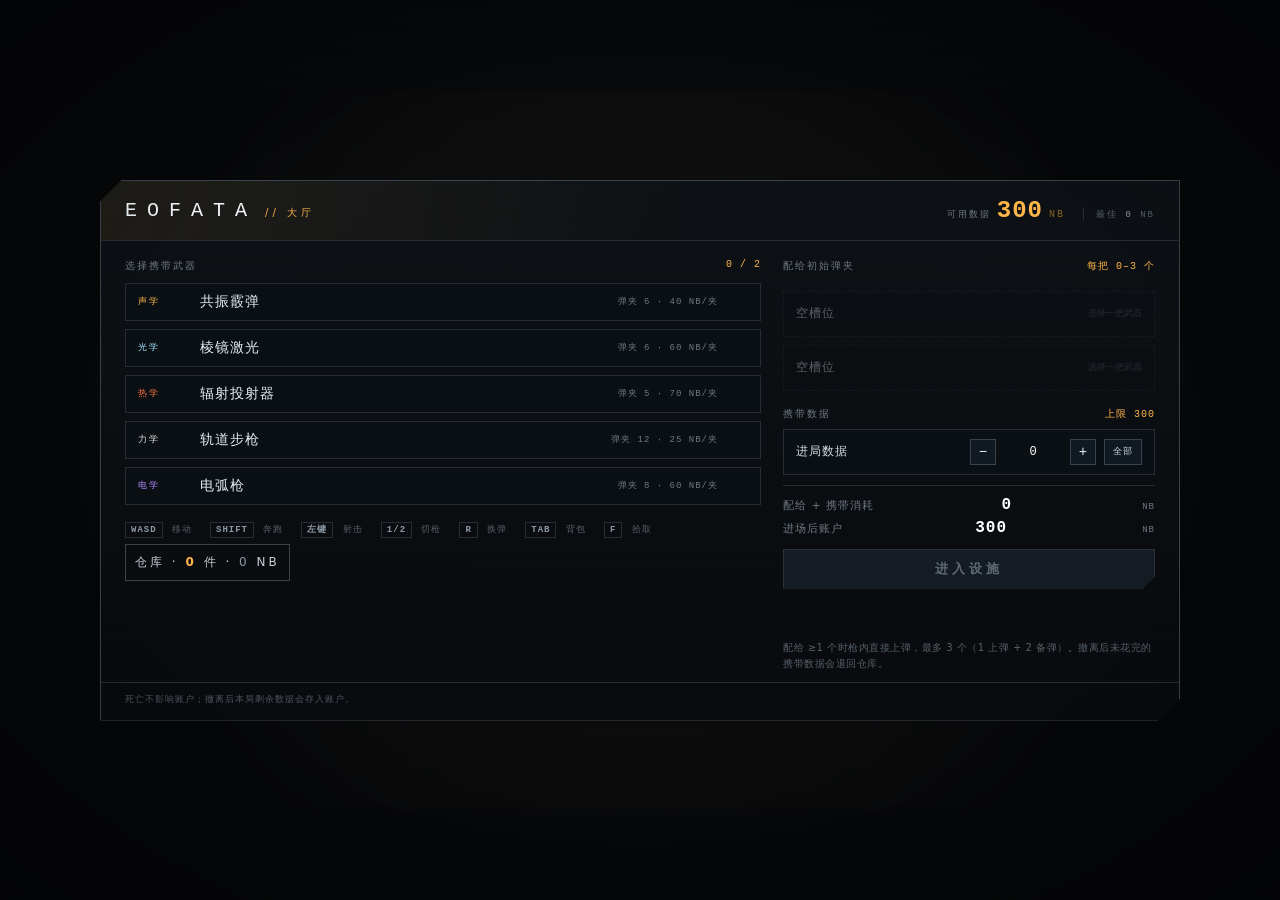
==== dev_html/index.html @ 0e4ea003 "update" ====
<!DOCTYPE html>
<html lang="zh-CN">
<head>
<meta charset="utf-8" />
<meta name="viewport" content="width=device-width, initial-scale=1" />
<title>EOFATA — End of Future : ATA</title>
<link rel="icon" href="data:," />
<link rel="stylesheet" href="css/style.css" />
</head>
<body>
<div id="app">
  <div id="stage">
  <canvas id="game" width="1280" height="720"></canvas>

  <!-- ================= HUD ================= -->
  <div id="hud" class="hidden">
    <div class="hud-corner tl">
      <div class="vitals">
        <div class="vbar shield">
          <div class="fill" id="shieldFill"></div>
          <div class="ticks"></div>
          <span class="vlabel">SHD</span>
          <span class="vnum" id="shieldNum">60</span>
        </div>
        <div class="vbar hp">
          <div class="fill" id="hpFill"></div>
          <span class="vlabel">VIT</span>
          <span class="vnum" id="hpNum">100</span>
        </div>
      </div>
      <div class="hud-tip">TAB 背包 · F 拾取 · R 换弹</div>
    </div>

    <div class="hud-corner tr">
      <div class="data-box">
        <span class="data-num" id="dataNum">100</span>
        <span class="data-unit">NB</span>
      </div>
      <canvas id="minimap" width="192" height="144"></canvas>
    </div>

    <div class="hud-corner br">
      <div class="weapon-panel">
        <img id="wIcon" class="w-icon" alt="">
        <div class="w-tag" id="wTag">力学</div>
        <div class="w-name" id="wName">轨道步枪</div>
        <div class="w-ammo"><span id="wMag">12</span><i>/</i><span id="wRes">1</span></div>
        <div class="w-sub">
          <span id="wResLabel">备弹 1 夹</span>
          <span id="wReloadHint">R 换弹</span>
        </div>
        <div class="reload-bar"><i id="reloadFill"></i></div>
      </div>
    </div>

    <div class="hud-corner bl">
      <div class="slots" id="slots"></div>
    </div>

    <div class="hud-bottom-center">
      <div class="extract-banner hidden" id="extractBanner">
        <div class="ex-label">// 撤离同步中</div>
        <div class="ex-bar"><i id="exFill"></i></div>
        <div class="ex-pct" id="exPct">0%</div>
      </div>
      <div class="prompt hidden" id="prompt"></div>
    </div>

    <div class="toast-wrap" id="toastWrap"></div>
    <div class="intro" id="intro">
      <div>WASD 移动 · 鼠标瞄准 · 左键射击</div>
      <div>按住 <b>SHIFT</b> 奔跑（消耗耐力）</div>
      <div>搜刮发光容器，<b>TAB</b> 打开背包分解成 <b>数据</b></div>
      <div>找到撤离台，站入范围坚持 6 秒</div>
    </div>
  </div>
  </div>

  <!-- ================= 背包 ================= -->
  <div id="inventory" class="overlay hidden">
    <div class="inv-panel">
      <div class="inv-head">
        <span class="inv-title">背包 / INVENTORY</span>
        <span class="inv-cap"><em id="invCount">0</em> / 24</span>
        <button class="x-btn" id="invClose">ESC</button>
      </div>
      <div class="inv-body">
        <div class="inv-grid" id="invGrid">
          <div class="inv-items" id="invItems"></div>
          <div class="inv-drop" id="invDrop"></div>
        </div>
        <div class="inv-side">
          <div class="inv-detail" id="invDetail">
            <div class="dt-empty">选择物品查看详情<br /><span>右键分解为数据</span></div>
          </div>
          <div class="side-sec">
            <div class="sec-title">弹药制造 <em>备弹上限 2 夹</em></div>
            <div class="craft-list" id="craftList"></div>
          </div>
          <div class="side-sec">
            <button class="action-btn" id="healBtn">
              <span>治疗 · 回复全部生命</span><em>50 NB · 3.0s</em>
            </button>
          </div>
          <div class="action-progress hidden" id="actionProg">
            <div class="ap-label" id="apLabel">分解中</div>
            <div class="ap-bar"><i id="apFill"></i></div>
          </div>
        </div>
      </div>
    </div>
  </div>

  <!-- ================= 大厅 / 配装 ================= -->
  <div id="lobby" class="screen">
    <div class="lobby-panel">
      <div class="lobby-head">
        <div class="lobby-brand">EOFATA<span>// 大厅</span></div>
        <div class="lobby-bank">
          <span>可用数据</span><b id="lobbyBank">300</b><em>NB</em>
          <span class="lobby-best">最佳 <i id="lobbyBest">0</i> NB</span>
        </div>
      </div>

      <div class="lobby-body">
        <div class="lobby-left">
          <div class="lobby-sub">选择携带武器<em id="lobbyPick">0 / 2</em></div>
          <div class="lobby-weapons" id="lobbyWeapons"></div>
          <div class="lobby-keys">
            <span><b>WASD</b> 移动</span>
            <span><b>SHIFT</b> 奔跑</span>
            <span><b>左键</b> 射击</span>
            <span><b>1/2</b> 切枪</span>
            <span><b>R</b> 换弹</span>
            <span><b>TAB</b> 背包</span>
            <span><b>F</b> 拾取</span>
          </div>
          <button class="ghost-btn stash-open" id="lobbyStash">
            仓库 · <b id="lobbyStashCount">0</b> 件 · <i id="lobbyStashValue">0</i> NB
          </button>
        </div>

        <div class="lobby-right">
          <div class="lobby-sub">配给初始弹夹<em>每把 0–3 个</em></div>
          <div class="lobby-load" id="lobbyLoad"></div>
          <div class="lobby-sub lobby-sub-gap">携带数据<em id="lobbyCarryMax">上限 0</em></div>
          <div class="load-row carry-row">
            <span class="lr-name">进局数据</span>
            <button class="lr-btn" id="carryMinus">−</button>
            <span class="lr-num wide" id="lobbyCarry">0</span>
            <button class="lr-btn" id="carryPlus">+</button>
            <button class="lr-all" id="carryAll">全部</button>
          </div>
          <div class="lobby-calc">
            <div class="row"><span>配给 + 携带消耗</span><b id="lobbyCost">0</b><em>NB</em></div>
            <div class="row"><span>进场后账户</span><b id="lobbyRemain">300</b><em>NB</em></div>
          </div>
          <button id="lobbyStart" class="big-btn small dis">进入设施</button>
          <div class="lobby-warn" id="lobbyWarn"></div>
          <div class="lobby-msg" id="lobbyMsg"></div>
          <div class="lobby-tip">配给 ≥1 个时枪内直接上弹，最多 3 个（1 上弹 + 2 备弹）。撤离后未花完的携带数据会退回仓库。</div>
        </div>
      </div>

      <div class="lobby-foot">死亡不影响账户；撤离后本局剩余数据会存入账户。</div>
    </div>
  </div>

  <!-- ================= 暂停 ================= -->
  <div id="pause" class="screen hidden">
    <div class="mini-panel">
      <div class="mini-title">已暂停 / PAUSED</div>
      <button class="big-btn small" id="resumeBtn">继续</button>
      <button class="ghost-btn" id="muteBtn">音效：开</button>
      <button class="ghost-btn" id="restartBtn2">放弃行动 · 返回大厅</button>
      <div class="mini-foot">ESC 返回</div>
    </div>
  </div>

  <!-- ================= 结算 ================= -->
  <div id="results" class="screen hidden">
    <div class="mini-panel result-panel">
      <div class="res-tag" id="resTag">// SIGNAL LOST</div>
      <div class="res-title" id="resTitle">信号中断</div>
      <div class="res-grid">
        <div><span>击杀</span><b id="resKills">0</b></div>
        <div><span>拾取</span><b id="resLoot">0</b></div>
        <div><span>数据</span><b id="resData">0 NB</b></div>
        <div><span>用时</span><b id="resTime">00:00</b></div>
      </div>
      <div class="res-note" id="resNote"></div>
      <div class="res-best" id="resBest"></div>
      <button class="big-btn" id="againBtn">返回大厅</button>
      <div class="mini-foot">R / ESC 返回大厅</div>
    </div>
  </div>

  <!-- ================= 仓库 ================= -->
  <div id="stash" class="screen hidden">
    <div class="stash-panel">
      <div class="stash-head">
        <div class="stash-title">仓库<span>// STASH</span></div>
        <div class="stash-meta">
          <span>数据 <b id="stashBank">0</b> NB</span>
          <span>物资 <b id="stashCount">0</b> 件 · <b id="stashValue">0</b> NB</span>
        </div>
        <button class="ghost-btn" id="stashClose">关闭 ESC</button>
      </div>
      <div class="stash-body">
        <div class="stash-grid" id="stashGrid">
          <div class="stash-items" id="stashItems"></div>
        </div>
        <div class="stash-side">
          <div class="lobby-sub">物品详情</div>
          <div class="stash-detail" id="stashDetail"></div>
          <button class="big-btn small" id="stashAll">全部拆解</button>
          <div class="stash-msg" id="stashMsg"></div>
          <div class="stash-tip">右键单件 → 立即分解（不消耗时间）<br>左键查看详情</div>
        </div>
      </div>
    </div>
  </div>

  <div class="scanlines"></div>
  <div class="vignette" id="vignette"></div>
</div>

<script src="js/config.js"></script>
<script src="js/utils.js"></script>
<script src="js/audio.js"></script>
<script src="js/input.js"></script>
<script src="js/map.js"></script>
<script src="js/weapons.js"></script>
<script src="js/inventory.js"></script>
<script src="js/hud.js"></script>
<script src="js/lobby.js"></script>
<script src="js/stash.js"></script>
<script src="js/sprites.js"></script>
<script src="js/game.js"></script>
</body>
</html>
---- dev_html/css/style.css ----
/* ============================================================
   EOFATA — cold industrial HUD
   ============================================================ */
:root{
  --bg:#07080a;
  --panel:#0d1013;
  --panel2:#11151a;
  --line:#252c34;
  --line2:#39434e;
  --amber:#ffb648;
  --amber-dim:#8a6420;
  --amber-soft:rgba(255,182,72,.12);
  --txt:#c6ced6;
  --txt-dim:#6d7883;
  --red:#ff5a4d;
  --ice:#9fe6ff;
  --violet:#b28cff;
  --green:#5ad46a;
  --blue:#4d8bff;
  --font:"Bahnschrift","Segoe UI","Microsoft YaHei",system-ui,sans-serif;
  --mono:"Cascadia Mono",Consolas,"Courier New",monospace;
}

*{box-sizing:border-box;margin:0;padding:0}
html,body{height:100%}
body{
  background:var(--bg);
  color:var(--txt);
  font-family:var(--font);
  overflow:hidden;
  user-select:none;
  -webkit-font-smoothing:antialiased;
}
.hidden{display:none !important}

#app{position:fixed;inset:0;display:grid;place-items:center;background:var(--bg)}
#stage{
  position:relative;
  width:min(100vw,177.78vh);
  height:min(56.25vw,100vh);
  overflow:hidden;
  background:#05060a;
}
#game{
  width:100%;
  height:100%;
  display:block;
  background:#05060a;
  cursor:none;
}

/* ---------- overlays ---------- */
.scanlines{
  position:fixed;inset:0;pointer-events:none;z-index:60;
  background:repeating-linear-gradient(0deg,rgba(255,255,255,.035) 0 1px,transparent 1px 3px);
  mix-blend-mode:overlay;opacity:.3;
}
.vignette{
  position:fixed;inset:0;pointer-events:none;z-index:59;
  background:radial-gradient(ellipse at center,transparent 62%,rgba(0,0,0,.3) 100%);
  transition:background .12s linear;
}
.vignette.hurt{
  background:radial-gradient(ellipse at center,transparent 30%,rgba(255,40,30,.35) 100%);
}

/* ---------- HUD ---------- */
#hud{position:absolute;inset:0;pointer-events:none;z-index:20;font-family:var(--font)}
.hud-corner{position:absolute;display:flex;flex-direction:column;gap:10px}
.tl{top:22px;left:26px;align-items:flex-start}
.tr{top:22px;right:26px;align-items:flex-end}
.bl{bottom:22px;left:26px;align-items:flex-start}
.br{bottom:22px;right:26px;align-items:flex-end}

.vitals{display:flex;flex-direction:column;gap:5px}
.vbar{
  position:relative;width:250px;height:16px;
  background:rgba(6,8,10,.72);
  border:1px solid var(--line2);
  transform:skewX(-16deg);
  overflow:hidden;
}
.vbar .fill{position:absolute;inset:0;width:100%;transform-origin:left center;transition:width .12s linear}
.vbar.shield{border-color:#3b5566}
.vbar.shield .fill{background:linear-gradient(90deg,#3d7f9c,#8fd8f2)}
.vbar.hp{border-color:#5a2f2f;height:20px}
.vbar.hp .fill{background:linear-gradient(90deg,#8c2b24,#ff5a4d)}
.vbar .ticks{
  position:absolute;inset:0;
  background:repeating-linear-gradient(90deg,transparent 0 24px,rgba(0,0,0,.55) 24px 26px);
}
.vlabel{
  position:absolute;left:8px;top:50%;transform:translateY(-50%) skewX(16deg);
  font-family:var(--mono);font-size:9px;letter-spacing:2px;color:rgba(255,255,255,.62);
}
.vnum{
  position:absolute;right:8px;top:50%;transform:translateY(-50%) skewX(16deg);
  font-family:var(--mono);font-size:11px;font-weight:700;color:#fff;letter-spacing:1px;
  text-shadow:0 0 6px rgba(0,0,0,.9);
}
.hud-tip{
  font-family:var(--mono);font-size:10px;letter-spacing:1.5px;color:var(--txt-dim);
  opacity:.8;
}

.data-box{
  display:flex;align-items:baseline;gap:6px;
  padding:6px 14px 8px;
  background:linear-gradient(180deg,rgba(255,182,72,.10),rgba(255,182,72,.02));
  border:1px solid rgba(255,182,72,.35);
  border-left:3px solid var(--amber);
  clip-path:polygon(0 0,100% 0,100% calc(100% - 8px),calc(100% - 8px) 100%,0 100%);
  position:relative;
}
.data-num{
  font-family:var(--mono);font-size:26px;font-weight:700;color:var(--amber);
  text-shadow:0 0 12px rgba(255,182,72,.5);letter-spacing:1px;line-height:1;
}
.data-unit{font-family:var(--mono);font-size:11px;color:var(--amber);opacity:.75}
#minimap{
  width:192px;height:144px;
  border:1px solid var(--line);
  background:rgba(4,6,8,.75);
  image-rendering:pixelated;
  opacity:.85;
}

.weapon-panel{
  min-width:230px;padding:10px 14px;
  text-align:right;
  background:linear-gradient(180deg,rgba(12,15,18,.9),rgba(12,15,18,.55));
  border:1px solid var(--line);
  border-right:3px solid var(--amber);
}
.w-tag{font-family:var(--mono);font-size:9px;letter-spacing:4px;color:var(--amber);opacity:.85}
.w-name{font-size:16px;letter-spacing:2px;color:#e9eef2;margin:1px 0 2px}
.w-icon{
  display:block;width:180px;height:76px;object-fit:contain;
  margin:0 0 4px auto;opacity:.95;
  filter:brightness(1.2) drop-shadow(0 0 12px rgba(0,0,0,.55));
}
.w-ammo{font-family:var(--mono);line-height:1;letter-spacing:1px}
.w-ammo #wMag{font-size:38px;font-weight:700;color:#fff;text-shadow:0 0 14px rgba(255,255,255,.25)}
.w-ammo i{font-style:normal;color:var(--txt-dim);font-size:18px;margin:0 6px}
.w-ammo #wRes{font-size:20px;color:var(--txt-dim)}
.w-sub{display:flex;justify-content:flex-end;gap:14px;font-family:var(--mono);font-size:10px;color:var(--txt-dim);margin-top:2px}
.reload-bar{height:2px;background:rgba(255,255,255,.08);margin-top:6px;overflow:hidden}
.reload-bar i{display:block;height:100%;width:0;background:var(--amber);box-shadow:0 0 8px var(--amber)}

.slots{display:flex;gap:6px}
.slot{
  width:88px;height:60px;position:relative;overflow:hidden;
  background:rgba(9,12,14,.72);
  border:1px solid var(--line);
  display:flex;flex-direction:column;justify-content:flex-end;padding:3px 6px 5px;
  pointer-events:auto;cursor:pointer;
  transition:border-color .12s,background .12s,transform .12s;
  clip-path:polygon(0 0,100% 0,100% calc(100% - 7px),calc(100% - 7px) 100%,0 100%);
}
.slot:hover{border-color:var(--line2)}
.slot .icon{
  position:absolute;left:50%;top:1px;transform:translateX(-50%);
  width:64px;height:33px;object-fit:contain;opacity:.95;pointer-events:none;filter:brightness(1.25);
}
.slot .k{position:absolute;left:6px;top:4px;font-family:var(--mono);font-size:9px;color:var(--txt-dim);letter-spacing:1px}
.slot .n{font-size:9px;color:#aeb8c2;letter-spacing:.5px;white-space:nowrap;overflow:hidden;text-overflow:ellipsis;text-align:center}
.slot .a{position:absolute;right:6px;top:3px;font-family:var(--mono);font-size:10px;color:var(--txt-dim)}
.slot .bar{position:absolute;left:0;bottom:0;height:2px;background:var(--wc,#888);opacity:.9}
.slot.active{
  border-color:var(--amber);
  background:rgba(255,182,72,.1);
  box-shadow:0 0 16px rgba(255,182,72,.18) inset;
  transform:translateY(-2px);
}
.slot.active .k,.slot.active .n{color:#fff}
.slot.empty{opacity:.35}

.hud-bottom-center{position:absolute;left:0;right:0;bottom:96px;display:flex;flex-direction:column;align-items:center;gap:12px}
.prompt{
  font-family:var(--mono);font-size:12px;letter-spacing:1px;
  padding:6px 14px;background:rgba(6,8,10,.82);border:1px solid var(--line2);
  color:#dfe7ee;
}
.prompt b{color:var(--amber)}

.extract-banner{
  width:320px;text-align:center;
  padding:8px 12px;background:rgba(6,10,12,.86);
  border:1px solid rgba(159,230,255,.45);
  box-shadow:0 0 26px rgba(159,230,255,.15);
}
.ex-label{font-family:var(--mono);font-size:10px;letter-spacing:4px;color:var(--ice);margin-bottom:6px}
.ex-bar{height:4px;background:rgba(255,255,255,.1);overflow:hidden}
.ex-bar i{display:block;height:100%;width:0;background:var(--ice);box-shadow:0 0 10px var(--ice)}
.ex-pct{font-family:var(--mono);font-size:10px;color:var(--ice);margin-top:5px}

.toast-wrap{
  position:absolute;left:50%;top:120px;transform:translateX(-50%);
  display:flex;flex-direction:column;align-items:center;gap:6px;
}
.toast{
  font-family:var(--mono);font-size:12px;letter-spacing:1px;
  padding:5px 12px;background:rgba(6,8,10,.85);
  border-left:2px solid var(--amber);color:#e7edf2;
  animation:toastIn .18s ease-out, toastOut .4s ease-in 1.5s forwards;
}
.toast.warn{border-left-color:var(--red);color:#ffd7d3}
.toast.good{border-left-color:var(--green);color:#d8ffdd}
@keyframes toastIn{from{opacity:0;transform:translateY(-6px)}to{opacity:1;transform:none}}
@keyframes toastOut{to{opacity:0;transform:translateY(-6px)}}

.intro{
  position:absolute;left:50%;bottom:170px;transform:translateX(-50%);
  text-align:center;font-size:13px;line-height:1.9;color:#9aa6b1;letter-spacing:1px;
  opacity:0;transition:opacity .9s ease;pointer-events:none;
}
.intro b{color:var(--amber)}

/* ---------- 通用屏 ---------- */
.screen{
  position:fixed;inset:0;z-index:40;
  display:flex;align-items:center;justify-content:center;
  background:radial-gradient(ellipse at 50% 45%,rgba(10,13,16,.75),rgba(4,5,7,.96));
  backdrop-filter:blur(2px);
}
.overlay{
  position:fixed;inset:0;z-index:35;
  display:flex;align-items:center;justify-content:center;
  background:rgba(4,6,8,.62);
  backdrop-filter:blur(3px);
}

/* ---------- 标题 ---------- */
.title-inner{text-align:center;display:flex;flex-direction:column;align-items:center}
.logo{
  font-family:var(--mono);font-size:104px;font-weight:700;letter-spacing:22px;
  color:#f2f5f7;text-indent:22px;
  text-shadow:0 0 24px rgba(255,182,72,.35),0 0 90px rgba(255,182,72,.18);
  animation:flicker 6s infinite;
}
@keyframes flicker{
  0%,92%,100%{opacity:1}
  93%{opacity:.55}
  94%{opacity:1}
  96%{opacity:.7}
  97%{opacity:1}
}
.logo-sub{
  font-family:var(--mono);font-size:11px;letter-spacing:11px;color:var(--amber);
  margin-top:6px;opacity:.85;
}
.tagline{margin-top:26px;font-size:14px;letter-spacing:3px;color:var(--txt-dim)}
.big-btn{
  margin-top:34px;min-width:240px;padding:14px 34px;
  font-family:var(--font);font-size:15px;letter-spacing:6px;color:#0a0c0e;font-weight:700;
  background:linear-gradient(180deg,#ffd08a,#ffb648);
  border:none;cursor:pointer;
  clip-path:polygon(0 0,100% 0,100% calc(100% - 12px),calc(100% - 12px) 100%,0 100%);
  transition:filter .15s,transform .15s;
}
.big-btn:hover{filter:brightness(1.12);transform:translateY(-1px)}
.big-btn:active{transform:translateY(1px)}
.big-btn.small{min-width:180px;padding:10px 20px;font-size:13px;margin-top:16px;letter-spacing:4px}
.controls-grid{
  margin-top:34px;display:grid;grid-template-columns:repeat(4,auto);gap:10px 26px;
  font-size:11px;color:var(--txt-dim);
}
.controls-grid div{display:flex;gap:8px;align-items:baseline}
.controls-grid b{font-family:var(--mono);color:#cfd7de;font-size:10px;letter-spacing:1px;
  border:1px solid var(--line2);padding:2px 6px;min-width:44px;text-align:center}
.controls-grid span{letter-spacing:2px}
.title-foot{margin-top:40px;font-family:var(--mono);font-size:9px;letter-spacing:3px;color:#414a53}

/* ---------- 大厅 / 配装 ---------- */
.lobby-panel{
  width:min(94vw,1080px);
  background:linear-gradient(180deg,rgba(13,17,21,.99),rgba(8,10,13,.99));
  border:1px solid var(--line2);
  clip-path:polygon(0 22px,22px 0,100% 0,100% calc(100% - 22px),calc(100% - 22px) 100%,0 100%);
  box-shadow:0 40px 100px rgba(0,0,0,.8);
}
.lobby-head{
  display:flex;justify-content:space-between;align-items:center;
  padding:16px 24px;border-bottom:1px solid var(--line);
  background:linear-gradient(90deg,rgba(255,182,72,.08),transparent 55%);
}
.lobby-brand{font-family:var(--mono);font-size:20px;letter-spacing:10px;color:#eef4f8}
.lobby-brand span{font-family:var(--font);font-size:10px;letter-spacing:4px;color:var(--amber);margin-left:8px}
.lobby-bank{display:flex;align-items:baseline;gap:6px;font-family:var(--mono);font-size:9px;letter-spacing:2px;color:var(--txt-dim)}
.lobby-bank b{font-size:24px;color:var(--amber);letter-spacing:1px}
.lobby-bank em{font-style:normal;font-size:10px;color:var(--amber-dim)}
.lobby-best{margin-left:12px;padding-left:12px;border-left:1px solid var(--line);color:#55606a}
.lobby-best i{font-style:normal;color:#8b98a4}
.lobby-body{display:flex;gap:22px;padding:18px 24px 10px}
.lobby-left{flex:1;min-width:0}
.lobby-right{width:372px;display:flex;flex-direction:column;gap:8px}
.lobby-sub{display:flex;justify-content:space-between;font-family:var(--mono);font-size:10px;letter-spacing:2px;color:var(--txt-dim)}
.lobby-sub em{font-style:normal;color:var(--amber);letter-spacing:1px}
.lobby-weapons{display:flex;flex-direction:column;gap:8px;margin-top:10px}
.wp-card{
  display:grid;grid-template-columns:52px 1fr auto 20px;align-items:center;gap:10px;
  padding:9px 12px;border:1px solid var(--line);background:#0a0f14;
  cursor:pointer;transition:border-color .12s,background .12s;position:relative;
}
.wp-card:hover{border-color:var(--line2);background:#0d1319}
.wp-card.on{border-color:var(--wc);background:rgba(255,255,255,.03);box-shadow:0 0 0 1px var(--wc) inset}
.wp-tag{font-family:var(--mono);font-size:9px;letter-spacing:2px;color:var(--wc)}
.wp-name{font-size:14px;letter-spacing:1px;color:#e6edf3}
.wp-stats{font-family:var(--mono);font-size:9px;color:var(--txt-dim);letter-spacing:1px}
.wp-check{font-family:var(--mono);font-size:12px;color:var(--amber);opacity:0;text-align:right}
.wp-card.on .wp-check{opacity:1}
.lobby-load{display:flex;flex-direction:column;gap:8px;margin-top:10px;min-height:104px}
.load-row{display:flex;align-items:center;gap:8px;padding:10px 12px;border:1px solid var(--line);background:#0a0f14;min-height:46px}
.load-row.empty{border-style:dashed;opacity:.4}
.lr-name{flex:1;font-size:12px;color:#d3dce4;letter-spacing:1px}
.lr-btn{width:26px;height:26px;background:#101820;border:1px solid var(--line2);color:#e6edf3;font-family:var(--mono);font-size:14px;line-height:1;cursor:pointer}
.lr-btn:hover{border-color:var(--amber);color:var(--amber)}
.lr-num{width:20px;text-align:center;font-family:var(--mono);font-size:14px;color:#fff}
.lr-cost{width:62px;text-align:right;font-family:var(--mono);font-size:10px;color:var(--amber)}
.lr-hint{font-family:var(--mono);font-size:9px;color:#4e5862}
.lobby-calc{display:flex;flex-direction:column;gap:5px;border-top:1px solid var(--line);padding-top:10px;margin-top:2px}
.lobby-calc .row{display:flex;justify-content:space-between;align-items:baseline;font-size:11px;letter-spacing:1px;color:var(--txt-dim)}
.lobby-calc b{font-family:var(--mono);font-size:16px;color:#fff}
.lobby-calc em{font-style:normal;font-family:var(--mono);font-size:9px;color:var(--txt-dim);margin-left:3px}
#lobbyStart{width:100%;margin-top:4px}
.lobby-msg{min-height:14px;font-family:var(--mono);font-size:9px;letter-spacing:1px;color:var(--red);text-align:center}
.lobby-warn{min-height:13px;font-family:var(--mono);font-size:9px;letter-spacing:1px;color:var(--amber);text-align:center}
.lobby-keys{
  margin-top:18px;display:flex;flex-wrap:wrap;gap:8px 18px;
  font-family:var(--mono);font-size:9px;letter-spacing:1px;color:#55606a;
}
.lobby-keys b{color:#8b98a4;border:1px solid var(--line);padding:2px 5px;margin-right:3px}
#lobbyStart.dis{
  background:#151b22;color:#5d6975;border:1px solid #2a333d;
  filter:none;opacity:1;cursor:not-allowed;transform:none;
}
#lobbyStart.dis:hover{filter:none;transform:none}
.lobby-tip{font-size:10px;line-height:1.6;color:#55606a;letter-spacing:.5px}
.lobby-tip b{color:var(--amber)}
.lobby-foot{padding:10px 24px 14px;border-top:1px solid var(--line);font-family:var(--mono);font-size:9px;letter-spacing:1px;color:#4c565f}

.stash-open{margin-top:16px;width:fit-content;font-family:var(--mono);font-size:10px;letter-spacing:1px;padding:8px 12px}
.lobby-left .stash-open{width:auto;display:inline-block;align-self:flex-start}
.stash-open b{color:var(--amber)}
.stash-open i{font-style:normal;color:#8b98a4}
.lobby-sub-gap{margin-top:4px}
.lr-num.wide{width:58px;font-size:12px}
.lr-all{height:26px;padding:0 8px;background:#101820;border:1px solid var(--line2);color:#cfd8e0;font-family:var(--mono);font-size:9px;letter-spacing:1px;cursor:pointer}
.lr-all:hover{border-color:var(--amber);color:var(--amber)}
.carry-row{padding:8px 12px}

/* ---------- 仓库 ---------- */
.stash-panel{
  width:min(96vw,1010px);
  background:linear-gradient(180deg,rgba(13,17,21,.99),rgba(8,10,13,.99));
  border:1px solid var(--line2);
  clip-path:polygon(0 20px,20px 0,100% 0,100% calc(100% - 20px),calc(100% - 20px) 100%,0 100%);
  box-shadow:0 40px 100px rgba(0,0,0,.85);
}
.stash-head{display:flex;align-items:center;gap:20px;padding:14px 20px;border-bottom:1px solid var(--line)}
.stash-head .ghost-btn{width:auto;margin:0 0 0 6px;padding:7px 14px;font-size:10px;white-space:nowrap}
.stash-title{font-family:var(--mono);font-size:18px;letter-spacing:8px;color:#eef4f8}
.stash-title span{font-family:var(--font);font-size:10px;letter-spacing:3px;color:var(--amber);margin-left:8px}
.stash-meta{margin-left:auto;display:flex;gap:18px;font-family:var(--mono);font-size:10px;letter-spacing:1px;color:var(--txt-dim)}
.stash-meta b{color:#e8eef3;font-size:13px}
.stash-body{display:flex;gap:18px;padding:16px 20px}
.stash-grid{
  position:relative;display:grid;flex:0 0 auto;
  grid-template-columns:repeat(12,52px);grid-template-rows:repeat(8,52px);gap:6px;
}
.stash-items{position:absolute;inset:0;pointer-events:none;z-index:2}
.stash-item{
  position:absolute;box-sizing:border-box;pointer-events:auto;overflow:hidden;
  display:flex;flex-direction:column;align-items:center;justify-content:center;gap:2px;padding:3px;
  background:linear-gradient(180deg,rgba(16,22,28,.96),rgba(8,11,15,.96));
  border:1px solid var(--qc,#888);cursor:pointer;
}
.stash-item .nm{font-size:9px;line-height:1.1;text-align:center;color:#c9d3dc}
.stash-item .val{position:absolute;right:3px;bottom:2px;font:8px/1 var(--mono);color:#6d7883}
.stash-item .sz{position:absolute;left:3px;top:2px;font:7px/1 var(--mono);color:#4e5a65}
.stash-item.sel{border-color:var(--amber);box-shadow:0 0 0 1px rgba(255,182,72,.45) inset}
.stash-side{flex:1;min-width:210px;display:flex;flex-direction:column;gap:10px}
.stash-detail{border:1px solid var(--line);background:#0a0f14;padding:10px 12px;min-height:126px;font-size:11px;line-height:1.8;color:var(--txt-dim)}
.stash-detail b{color:#fff;font-family:var(--mono)}
.stash-detail .dt-name{font-size:13px;color:#e8eef3;letter-spacing:1px;margin-bottom:6px}
.stash-msg{min-height:14px;font-family:var(--mono);font-size:9px;letter-spacing:1px;color:var(--amber)}
.stash-tip{font-size:10px;color:#55606a;line-height:1.6;margin-top:auto}

/* ---------- 小面板 ---------- */
.mini-panel{
  min-width:380px;padding:30px 34px;text-align:center;
  background:linear-gradient(180deg,rgba(14,18,22,.98),rgba(9,11,14,.98));
  border:1px solid var(--line2);
  clip-path:polygon(0 18px,18px 0,100% 0,100% calc(100% - 18px),calc(100% - 18px) 100%,0 100%);
  box-shadow:0 30px 80px rgba(0,0,0,.7);
}
.mini-title{font-family:var(--mono);font-size:14px;letter-spacing:8px;color:var(--amber);margin-bottom:10px}
.mini-foot{margin-top:18px;font-family:var(--mono);font-size:9px;letter-spacing:2px;color:#4c565f}
.ghost-btn{
  display:block;width:100%;margin:8px 0 0;padding:9px;
  background:transparent;border:1px solid var(--line2);color:var(--txt);
  font-family:var(--font);font-size:12px;letter-spacing:3px;cursor:pointer;
  transition:border-color .15s,color .15s,background .15s;
}
.ghost-btn:hover{border-color:var(--amber);color:var(--amber);background:rgba(255,182,72,.06)}

/* ---------- 结算 ---------- */
.result-panel{min-width:440px}
.res-tag{font-family:var(--mono);font-size:10px;letter-spacing:6px;color:var(--red)}
.res-tag.ok{color:var(--ice)}
.res-title{font-size:34px;letter-spacing:12px;margin:6px 0 22px;color:#f0f4f7}
.res-grid{display:grid;grid-template-columns:1fr 1fr;gap:1px;background:var(--line);border:1px solid var(--line)}
.res-grid div{background:#0b0e11;padding:12px 16px;display:flex;justify-content:space-between;align-items:baseline}
.res-grid span{font-size:11px;letter-spacing:2px;color:var(--txt-dim)}
.res-grid b{font-family:var(--mono);font-size:17px;color:#e8eef3}
.res-grid b.amber{color:var(--amber)}
.res-note{margin-top:14px;font-size:12px;color:var(--txt-dim);letter-spacing:1px;min-height:18px}
.res-best{margin-top:6px;font-family:var(--mono);font-size:10px;letter-spacing:2px;color:#55606a}

/* ---------- 背包 ---------- */
.inv-panel{
  width:min(92vw,1000px);
  background:linear-gradient(180deg,rgba(13,17,21,.985),rgba(8,10,13,.985));
  border:1px solid var(--line2);
  clip-path:polygon(0 20px,20px 0,100% 0,100% calc(100% - 20px),calc(100% - 20px) 100%,0 100%);
  box-shadow:0 40px 100px rgba(0,0,0,.75);
  pointer-events:auto;
}
.inv-head{
  display:flex;align-items:center;gap:16px;
  padding:14px 20px;border-bottom:1px solid var(--line);
  background:linear-gradient(90deg,rgba(255,182,72,.07),transparent 60%);
}
.inv-title{font-family:var(--mono);font-size:12px;letter-spacing:5px;color:var(--amber)}
.inv-cap{font-family:var(--mono);font-size:11px;color:var(--txt-dim);letter-spacing:1px}
.inv-cap em{color:#fff;font-style:normal}
.x-btn{
  margin-left:auto;background:transparent;border:1px solid var(--line2);color:var(--txt-dim);
  font-family:var(--mono);font-size:10px;letter-spacing:2px;padding:4px 8px;cursor:pointer;
}
.x-btn:hover{color:var(--red);border-color:var(--red)}
.inv-body{display:flex;gap:18px;padding:18px 20px 22px}
.inv-grid{
  position:relative;
  display:grid;grid-template-columns:repeat(6,84px);grid-template-rows:repeat(4,84px);
  gap:8px;flex:0 0 auto;
}

/* 多格物品层 */
.inv-items{position:absolute;inset:0;pointer-events:none;z-index:2}
.inv-item{
  position:absolute;box-sizing:border-box;
  display:flex;flex-direction:column;align-items:center;justify-content:center;gap:4px;
  padding:4px;overflow:hidden;cursor:grab;
  background:linear-gradient(180deg,rgba(16,22,28,.96),rgba(8,11,15,.96));
  border:1px solid var(--qc,#888);pointer-events:auto;
  box-shadow:inset 0 0 20px rgba(0,0,0,.55);
}
.inv-item .gem{
  width:14px;height:14px;transform:rotate(45deg);background:var(--qc,#888);
  box-shadow:0 0 12px var(--qc,#888);
}
.inv-item .nm{font-size:10px;line-height:1.2;text-align:center;color:#c9d3dc;letter-spacing:.5px}
.inv-item .val{position:absolute;right:5px;bottom:4px;font:9px/1 var(--mono);color:#6d7883}
.inv-item .sz{position:absolute;left:5px;top:4px;font:8px/1 var(--mono);color:#4e5a65}
.inv-item.sel{
  border-color:var(--amber);
  box-shadow:0 0 0 1px rgba(255,182,72,.45),inset 0 0 20px rgba(255,182,72,.10);
}
.inv-item.tiny .gem{width:12px;height:12px}
.inv-item.tiny .nm{font-size:9px}

.inv-drop{
  position:absolute;display:none;pointer-events:none;z-index:3;
  border:2px dashed rgba(255,255,255,.35);background:rgba(255,255,255,.03);
}
.inv-drop.ok{border-color:rgba(90,212,106,.85);background:rgba(90,212,106,.09)}
.inv-drop.bad{border-color:rgba(255,90,77,.85);background:rgba(255,90,77,.09)}

.inv-ghost{
  position:fixed;z-index:80;opacity:.88;pointer-events:none;
  box-shadow:0 16px 40px rgba(0,0,0,.65);
}
.cell{
  position:relative;background:#090b0e;border:1px solid #1d232a;
  transition:border-color .12s,background .12s;
}
.cell::after{
  content:"";position:absolute;inset:0;pointer-events:none;
  background:linear-gradient(135deg,rgba(255,255,255,.03),transparent 55%);
}
.cell.filled{cursor:pointer;border-color:#2a323b;background:#0c1014}
.cell.filled:hover{border-color:var(--line2)}
.cell.sel{border-color:var(--amber);box-shadow:0 0 0 1px rgba(255,182,72,.35) inset,0 0 18px rgba(255,182,72,.12)}
.cell .item{
  position:absolute;inset:0;display:flex;flex-direction:column;align-items:center;justify-content:center;
  gap:6px;padding:6px;
}
.cell .gem{
  width:16px;height:16px;transform:rotate(45deg);
  background:var(--qc,#888);
  box-shadow:0 0 12px var(--qc,#888),0 0 2px #fff inset;
}
.cell .nm{font-size:10px;line-height:1.2;text-align:center;color:#c3ccd4;letter-spacing:.5px}
.cell .val{position:absolute;right:4px;bottom:3px;font-family:var(--mono);font-size:9px;color:var(--txt-dim)}
.cell .qbar{position:absolute;left:0;top:0;width:2px;height:100%;background:var(--qc,#888)}

.inv-side{flex:1;display:flex;flex-direction:column;gap:12px;min-width:0}
.inv-detail{
  min-height:86px;padding:12px 14px;border:1px solid var(--line);
  background:#0a0d10;
}
.dt-empty{font-size:11px;line-height:1.9;color:#4e5862;letter-spacing:1px}
.dt-empty span{font-family:var(--mono);font-size:9px;color:#3c454d}
.dt-name{font-size:15px;letter-spacing:1px;color:#e6ecf1}
.dt-line{display:flex;justify-content:space-between;margin-top:6px;font-family:var(--mono);font-size:10px;color:var(--txt-dim)}
.dt-line b{color:var(--amber)}
.dt-hint{margin-top:8px;font-family:var(--mono);font-size:9px;color:#4b555e;letter-spacing:1px}

.side-sec{display:flex;flex-direction:column;gap:6px}
.sec-title{font-family:var(--mono);font-size:9px;letter-spacing:3px;color:var(--txt-dim);
  display:flex;justify-content:space-between;align-items:baseline}
.sec-title em{font-style:normal;font-size:8px;color:#465059}
.craft-list{display:flex;flex-direction:column;gap:4px}
.craft-row{
  display:flex;align-items:center;gap:8px;padding:6px 8px;
  border:1px solid var(--line);background:#0a0d10;cursor:pointer;
  transition:border-color .12s,background .12s;
}
.craft-row:hover{border-color:var(--line2);background:#0d1116}
.craft-row .cw{width:2px;height:22px;background:var(--wc,#888)}
.craft-row .cn{flex:1;font-size:11px;color:#c3ccd4;letter-spacing:.5px}
.craft-row .cc{font-family:var(--mono);font-size:10px;color:var(--amber)}
.craft-row .cs{font-family:var(--mono);font-size:9px;color:var(--txt-dim)}
.craft-row.dis{opacity:.35;cursor:not-allowed}
.action-btn{
  width:100%;padding:9px 12px;text-align:left;cursor:pointer;
  background:rgba(255,182,72,.06);border:1px solid rgba(255,182,72,.3);
  display:flex;justify-content:space-between;align-items:center;
  font-family:var(--font);color:var(--txt);
  transition:background .12s,border-color .12s;
}
.action-btn span{font-size:11px;letter-spacing:1px}
.action-btn em{font-family:var(--mono);font-style:normal;font-size:9px;color:var(--amber)}
.action-btn:hover{background:rgba(255,182,72,.12);border-color:var(--amber)}
.action-btn.dis{opacity:.35;cursor:not-allowed}
.action-progress{padding:8px 10px;border:1px solid var(--line);background:#0a0d10}
.ap-label{font-family:var(--mono);font-size:9px;letter-spacing:2px;color:var(--amber);margin-bottom:6px}
.ap-bar{height:3px;background:rgba(255,255,255,.08);overflow:hidden}
.ap-bar i{display:block;height:100%;width:0;background:var(--amber);box-shadow:0 0 8px var(--amber)}
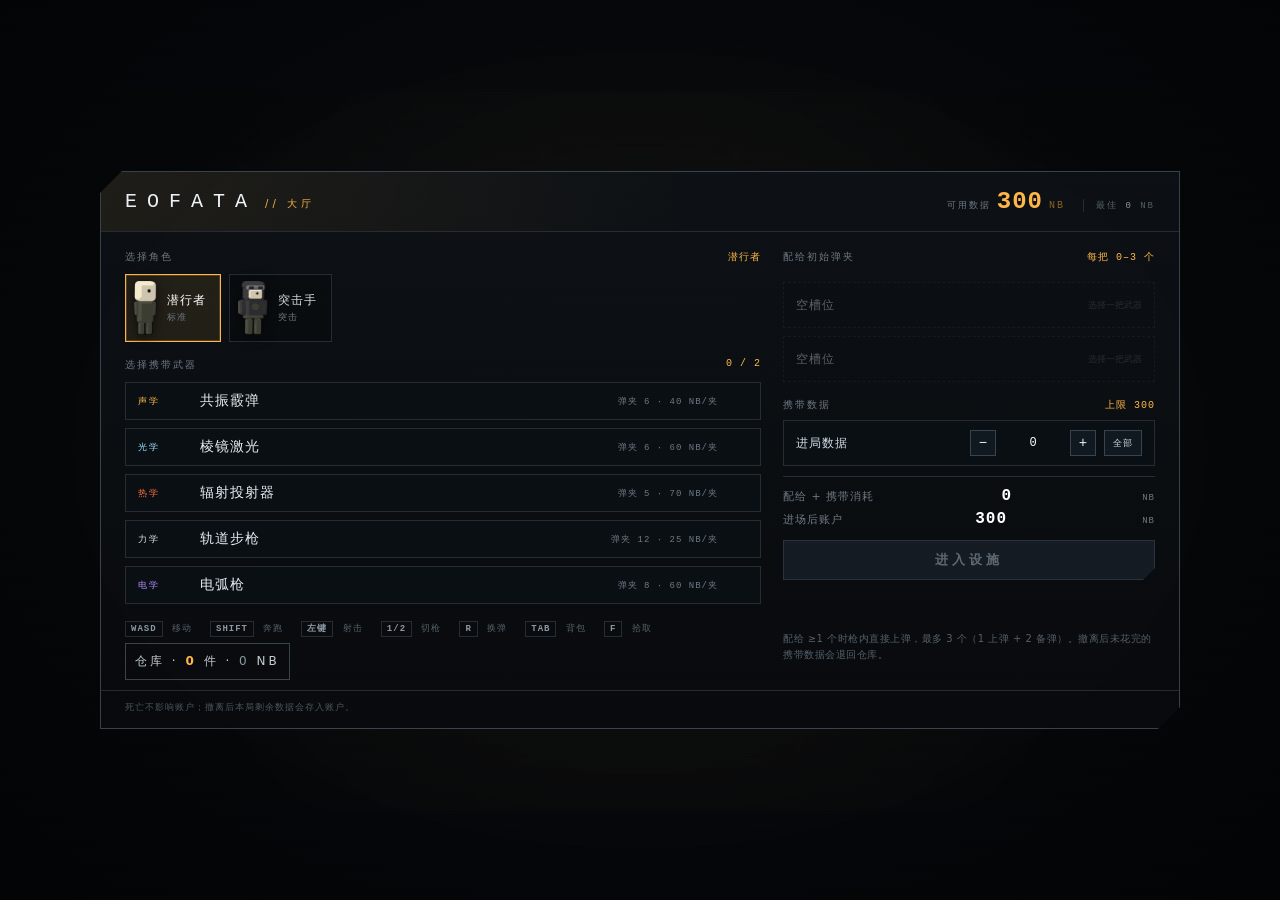
==== commit fc6b8bee: "update" ====
--- a/dev_html/index.html
+++ b/dev_html/index.html
@@ -18,14 +18,24 @@
       <div class="vitals">
         <div class="vbar shield">
           <div class="fill" id="shieldFill"></div>
+          <i class="trail" id="shieldTrail"></i>
           <div class="ticks"></div>
           <span class="vlabel">SHD</span>
           <span class="vnum" id="shieldNum">60</span>
         </div>
         <div class="vbar hp">
           <div class="fill" id="hpFill"></div>
+          <i class="trail" id="hpTrail"></i>
+          <div class="ticks"></div>
           <span class="vlabel">VIT</span>
           <span class="vnum" id="hpNum">100</span>
+        </div>
+        <div class="vbar stamina">
+          <div class="fill" id="stamFill"></div>
+          <i class="trail" id="stamTrail"></i>
+          <div class="ticks"></div>
+          <span class="vlabel">STA</span>
+          <span class="vnum" id="stamNum">100</span>
         </div>
       </div>
       <div class="hud-tip">TAB 背包 · F 拾取 · R 换弹</div>
@@ -124,7 +134,9 @@
 
       <div class="lobby-body">
         <div class="lobby-left">
-          <div class="lobby-sub">选择携带武器<em id="lobbyPick">0 / 2</em></div>
+          <div class="lobby-sub">选择角色<em id="lobbyCharName">潜行者</em></div>
+          <div class="lobby-chars" id="lobbyChars"></div>
+          <div class="lobby-sub lobby-sub-gap2">选择携带武器<em id="lobbyPick">0 / 2</em></div>
           <div class="lobby-weapons" id="lobbyWeapons"></div>
           <div class="lobby-keys">
             <span><b>WASD</b> 移动</span>
@@ -229,6 +241,7 @@
 <script src="js/utils.js"></script>
 <script src="js/audio.js"></script>
 <script src="js/input.js"></script>
+<script src="js/tiles.js"></script>
 <script src="js/map.js"></script>
 <script src="js/weapons.js"></script>
 <script src="js/inventory.js"></script>
@@ -236,6 +249,8 @@
 <script src="js/lobby.js"></script>
 <script src="js/stash.js"></script>
 <script src="js/sprites.js"></script>
+<script src="js/player_art.js"></script>
+<script src="js/enemy_art.js"></script>
 <script src="js/game.js"></script>
 </body>
 </html>
--- a/dev_html/css/style.css
+++ b/dev_html/css/style.css
@@ -57,11 +57,11 @@
 }
 .vignette{
   position:fixed;inset:0;pointer-events:none;z-index:59;
-  background:radial-gradient(ellipse at center,transparent 62%,rgba(0,0,0,.3) 100%);
+  background:radial-gradient(ellipse at center,transparent 62%,rgba(0,0,0,.12) 100%);
   transition:background .12s linear;
 }
 .vignette.hurt{
-  background:radial-gradient(ellipse at center,transparent 30%,rgba(255,40,30,.35) 100%);
+  background:radial-gradient(ellipse at center,transparent 46%,rgba(255,40,30,.16) 100%);
 }
 
 /* ---------- HUD ---------- */
@@ -80,33 +80,72 @@
   transform:skewX(-16deg);
   overflow:hidden;
 }
-.vbar .fill{position:absolute;inset:0;width:100%;transform-origin:left center;transition:width .12s linear}
+.vbar .fill{
+  position:absolute;inset:0;width:100%;z-index:2;
+  transform-origin:left center;
+  transition:width .12s linear;
+}
+/* 受伤拖尾：比实际条慢半拍收缩，形成残影 */
+.vbar .trail{
+  position:absolute;inset:0;width:100%;z-index:1;display:block;
+  transition:width .55s cubic-bezier(.16,.84,.32,1);
+}
+/* 条内流光 */
+.vbar .fill::after{
+  content:"";position:absolute;inset:0;pointer-events:none;
+  background:linear-gradient(105deg,transparent 30%,rgba(255,255,255,.26) 50%,transparent 70%);
+  transform:translateX(-130%);
+  animation:barSweep 4.6s cubic-bezier(.45,.05,.25,1) infinite;
+}
+.vbar.shield .fill::after{animation-delay:.8s}
+.vbar.stamina .fill::after{animation-delay:1.6s}
 .vbar.shield{border-color:#3b5566}
 .vbar.shield .fill{background:linear-gradient(90deg,#3d7f9c,#8fd8f2)}
+.vbar.shield .trail{background:rgba(159,230,255,.5)}
 .vbar.hp{border-color:#5a2f2f;height:20px}
 .vbar.hp .fill{background:linear-gradient(90deg,#8c2b24,#ff5a4d)}
+.vbar.hp .trail{background:rgba(255,120,100,.5)}
+/* 耐力条：与生命/护盾同款斜切条，置于左上角生命组底部 */
+.vbar.stamina{border-color:#4f3d1d;height:14px}
+.vbar.stamina .fill{background:linear-gradient(90deg,#7a5a1e,#ffb648)}
+.vbar.stamina .trail{background:rgba(255,196,110,.5)}
+.vbar.stamina.low .fill{background:linear-gradient(90deg,#8c4a1c,#ff8a4d)}
+.vbar.stamina.exhausted .fill{background:linear-gradient(90deg,#8c2b24,#ff5a4d)}
+.vbar.stamina.exhausted{
+  border-color:#7d2b25;
+  animation:staminaPulse .42s ease-in-out infinite alternate;
+}
+.vbar.stamina.sprint{
+  border-color:rgba(255,182,72,.9);
+  box-shadow:0 0 14px rgba(255,182,72,.22);
+}
+.vbar.hp.low{animation:hpPulse 1.05s ease-in-out infinite}
+.vbar.shield.off{opacity:.55}
 .vbar .ticks{
-  position:absolute;inset:0;
+  position:absolute;inset:0;z-index:3;
   background:repeating-linear-gradient(90deg,transparent 0 24px,rgba(0,0,0,.55) 24px 26px);
 }
 .vlabel{
   position:absolute;left:8px;top:50%;transform:translateY(-50%) skewX(16deg);
   font-family:var(--mono);font-size:9px;letter-spacing:2px;color:rgba(255,255,255,.62);
+  z-index:4;
 }
 .vnum{
   position:absolute;right:8px;top:50%;transform:translateY(-50%) skewX(16deg);
   font-family:var(--mono);font-size:11px;font-weight:700;color:#fff;letter-spacing:1px;
-  text-shadow:0 0 6px rgba(0,0,0,.9);
-}
+  text-shadow:0 0 6px rgba(0,0,0,.9);z-index:4;
+}
+.vbar.stamina .vnum{font-size:11px}
+.vnum.pop{animation:numPop .26s cubic-bezier(.2,.9,.3,1.4)}
 .hud-tip{
-  font-family:var(--mono);font-size:10px;letter-spacing:1.5px;color:var(--txt-dim);
-  opacity:.8;
+  font-family:var(--mono);font-size:10px;letter-spacing:1.5px;color:#3f4b57;
+  opacity:.95;text-shadow:0 1px 2px rgba(0,0,0,.85),0 0 6px rgba(0,0,0,.35);
 }
 
 .data-box{
   display:flex;align-items:baseline;gap:6px;
   padding:6px 14px 8px;
-  background:linear-gradient(180deg,rgba(255,182,72,.10),rgba(255,182,72,.02));
+  background:linear-gradient(180deg,rgba(28,23,14,.92),rgba(12,13,15,.86));
   border:1px solid rgba(255,182,72,.35);
   border-left:3px solid var(--amber);
   clip-path:polygon(0 0,100% 0,100% calc(100% - 8px),calc(100% - 8px) 100%,0 100%);
@@ -140,17 +179,25 @@
   filter:brightness(1.2) drop-shadow(0 0 12px rgba(0,0,0,.55));
 }
 .w-ammo{font-family:var(--mono);line-height:1;letter-spacing:1px}
-.w-ammo #wMag{font-size:38px;font-weight:700;color:#fff;text-shadow:0 0 14px rgba(255,255,255,.25)}
+.w-ammo #wMag{
+  display:inline-block;font-size:38px;font-weight:700;color:#fff;
+  text-shadow:0 0 14px rgba(255,255,255,.25);
+}
+.w-ammo #wMag.pop{animation:magPop .2s ease-out}
 .w-ammo i{font-style:normal;color:var(--txt-dim);font-size:18px;margin:0 6px}
 .w-ammo #wRes{font-size:20px;color:var(--txt-dim)}
 .w-sub{display:flex;justify-content:flex-end;gap:14px;font-family:var(--mono);font-size:10px;color:var(--txt-dim);margin-top:2px}
 .reload-bar{height:2px;background:rgba(255,255,255,.08);margin-top:6px;overflow:hidden}
-.reload-bar i{display:block;height:100%;width:0;background:var(--amber);box-shadow:0 0 8px var(--amber)}
+.reload-bar i{display:block;height:100%;width:0;background:var(--amber);box-shadow:0 0 8px var(--amber);transition:width .1s linear}
+.weapon-panel.reloading .reload-bar i{animation:reloadGlow .55s ease-in-out infinite alternate}
+.weapon-panel.reloading{border-right-color:var(--ice)}
+.weapon-panel.kick{animation:wpKick .16s ease-out}
+.weapon-panel.swap{animation:wpSwap .26s cubic-bezier(.2,.8,.2,1)}
 
 .slots{display:flex;gap:6px}
 .slot{
   width:88px;height:60px;position:relative;overflow:hidden;
-  background:rgba(9,12,14,.72);
+  background:rgba(9,12,14,.9);
   border:1px solid var(--line);
   display:flex;flex-direction:column;justify-content:flex-end;padding:3px 6px 5px;
   pointer-events:auto;cursor:pointer;
@@ -211,8 +258,9 @@
 
 .intro{
   position:absolute;left:50%;bottom:170px;transform:translateX(-50%);
-  text-align:center;font-size:13px;line-height:1.9;color:#9aa6b1;letter-spacing:1px;
+  text-align:center;font-size:13px;line-height:1.9;color:#46525f;letter-spacing:1px;
   opacity:0;transition:opacity .9s ease;pointer-events:none;
+  text-shadow:0 1px 3px rgba(0,0,0,.95),0 0 10px rgba(0,0,0,.55);
 }
 .intro b{color:var(--amber)}
 
@@ -296,6 +344,26 @@
 .lobby-right{width:372px;display:flex;flex-direction:column;gap:8px}
 .lobby-sub{display:flex;justify-content:space-between;font-family:var(--mono);font-size:10px;letter-spacing:2px;color:var(--txt-dim)}
 .lobby-sub em{font-style:normal;color:var(--amber);letter-spacing:1px}
+.lobby-sub-gap2{margin-top:16px}
+.lobby-chars{display:flex;gap:8px;margin-top:10px}
+.pc-card{
+  display:flex;align-items:center;gap:10px;
+  padding:6px 14px 6px 8px;
+  border:1px solid var(--line);background:rgba(9,12,14,.72);
+  cursor:pointer;pointer-events:auto;
+  transition:border-color .12s,background .12s,transform .12s;
+}
+.pc-card:hover{border-color:var(--line2);transform:translateY(-1px)}
+.pc-card.on{
+  border-color:var(--amber);
+  background:rgba(255,182,72,.09);
+  box-shadow:0 0 0 1px rgba(255,182,72,.22) inset;
+}
+.pc-card img{height:54px;width:auto;display:block;filter:drop-shadow(0 2px 6px rgba(0,0,0,.55))}
+.pc-meta{display:flex;flex-direction:column;gap:2px}
+.pc-name{font-size:12px;color:#cfd8e0;letter-spacing:1px}
+.pc-tag{font-family:var(--mono);font-size:9px;color:var(--txt-dim);letter-spacing:1px}
+.pc-card.on .pc-name{color:#fff}
 .lobby-weapons{display:flex;flex-direction:column;gap:8px;margin-top:10px}
 .wp-card{
   display:grid;grid-template-columns:52px 1fr auto 20px;align-items:center;gap:10px;
@@ -547,4 +615,208 @@
 .action-progress{padding:8px 10px;border:1px solid var(--line);background:#0a0d10}
 .ap-label{font-family:var(--mono);font-size:9px;letter-spacing:2px;color:var(--amber);margin-bottom:6px}
 .ap-bar{height:3px;background:rgba(255,255,255,.08);overflow:hidden}
-.ap-bar i{display:block;height:100%;width:0;background:var(--amber);box-shadow:0 0 8px var(--amber)}
+.ap-bar i{display:block;height:100%;width:0;background:var(--amber);box-shadow:0 0 8px var(--amber);transition:width .1s linear}
+
+/* ============================================================
+   UI 动效层
+   —— 入场 / 状态反馈 / 微交互；全部为纯 CSS，数值更新由 JS 打类触发
+   ============================================================ */
+
+/* ---------- HUD 入场 ---------- */
+#hud .hud-corner{--dx:-14px}
+#hud .tr,#hud .br{--dx:14px}
+#hud:not(.hidden) .hud-corner{
+  animation:hudIn .46s cubic-bezier(.22,.9,.28,1) both;
+}
+#hud:not(.hidden) .tl{animation-delay:.02s}
+#hud:not(.hidden) .tr{animation-delay:.09s}
+#hud:not(.hidden) .bl{animation-delay:.16s}
+#hud:not(.hidden) .br{animation-delay:.23s}
+#hud:not(.hidden) .vitals{animation:vitalsIn .5s cubic-bezier(.22,.9,.28,1) both}
+
+/* ---------- 数值反馈 ---------- */
+.data-box.flash{animation:dataFlash .5s ease-out}
+.data-num.pop{animation:dataPop .3s cubic-bezier(.2,.9,.3,1.3)}
+
+/* ---------- 武器槽 ---------- */
+.slot{animation:slotIn .3s cubic-bezier(.2,.8,.2,1) backwards}
+.slot:nth-child(2){animation-delay:.06s}
+.slot.active::after{
+  content:"";position:absolute;inset:0;pointer-events:none;
+  animation:slotPulse .6s ease-out;
+}
+.slot:active{transform:translateY(0) scale(.97)}
+
+/* ---------- 提示 / 撤离 / 进度 ---------- */
+.prompt:not(.hidden){animation:promptIn .2s cubic-bezier(.2,.8,.2,1)}
+.extract-banner:not(.hidden){
+  animation:bannerIn .3s ease-out, bannerGlow 1.3s ease-in-out .3s infinite alternate;
+}
+.ex-bar i{transition:width .1s linear}
+
+/* ---------- 屏幕 / 面板 ---------- */
+.screen:not(.hidden){animation:screenIn .24s ease-out}
+.screen:not(.hidden) > *{animation:panelIn .42s cubic-bezier(.2,.9,.25,1) both}
+.overlay:not(.hidden){animation:screenIn .2s ease-out}
+.overlay:not(.hidden) > *{animation:panelIn .34s cubic-bezier(.2,.9,.25,1) both}
+
+/* ---------- 大厅 / 结算 列表 ---------- */
+.wp-card{animation:cardIn .36s cubic-bezier(.2,.8,.2,1) backwards}
+.wp-card:nth-child(1){animation-delay:.03s}
+.wp-card:nth-child(2){animation-delay:.07s}
+.wp-card:nth-child(3){animation-delay:.11s}
+.wp-card:nth-child(4){animation-delay:.15s}
+.wp-card:nth-child(5){animation-delay:.19s}
+.wp-card:hover{transform:translateX(2px)}
+.res-grid div{animation:rowIn .34s ease-out backwards}
+.res-grid div:nth-child(1){animation-delay:.08s}
+.res-grid div:nth-child(2){animation-delay:.13s}
+.res-grid div:nth-child(3){animation-delay:.18s}
+.res-grid div:nth-child(4){animation-delay:.23s}
+.result-panel .res-title{animation:titleIn .5s cubic-bezier(.2,.9,.3,1.25) backwards}
+.result-panel .res-tag{animation:fadeUp .4s ease-out backwards}
+.result-panel .big-btn{animation:fadeUp .45s ease-out .3s backwards}
+
+/* ---------- 按钮流光 ---------- */
+.big-btn{position:relative;overflow:hidden}
+.big-btn::after{
+  content:"";position:absolute;top:0;left:0;width:34%;height:100%;
+  background:linear-gradient(100deg,transparent,rgba(255,255,255,.5),transparent);
+  transform:translateX(-140%) skewX(-20deg);pointer-events:none;
+  animation:btnSheen 4.2s ease-in-out infinite;
+}
+.big-btn:active{transform:translateY(1px) scale(.995)}
+#lobbyStart.dis::after{display:none}
+
+/* ---------- 微交互 ---------- */
+.craft-row,.action-btn,.lr-btn,.lr-all,.ghost-btn,.wp-card,.res-grid div,
+.inv-item,.stash-item,.cell,.x-btn{transition:transform .14s ease,border-color .14s ease,background .14s ease,color .14s ease,box-shadow .14s ease}
+.craft-row:hover{transform:translateX(2px)}
+.lr-btn:hover{transform:translateY(-1px)}
+.lr-all:hover{transform:translateY(-1px)}
+.ghost-btn:active{transform:translateY(1px)}
+.inv-item:hover{border-color:var(--line2);box-shadow:0 0 14px rgba(255,182,72,.14)}
+.stash-item:hover{border-color:var(--amber);box-shadow:0 0 12px rgba(255,182,72,.16)}
+
+/* ---------- 开场提示行 ---------- */
+.intro div{animation:introLine .55s ease-out backwards}
+.intro div:nth-child(1){animation-delay:.05s}
+.intro div:nth-child(2){animation-delay:.16s}
+.intro div:nth-child(3){animation-delay:.27s}
+.intro div:nth-child(4){animation-delay:.38s}
+
+/* ---------- 关键帧 ---------- */
+@keyframes hudIn{
+  from{opacity:0;transform:translateX(var(--dx)) translateY(-4px)}
+  to{opacity:1;transform:none}
+}
+@keyframes vitalsIn{
+  from{opacity:0;transform:translateX(-10px)}
+  to{opacity:1;transform:none}
+}
+@keyframes numPop{
+  0%{transform:translateY(-50%) skewX(16deg) scale(1)}
+  38%{transform:translateY(-50%) skewX(16deg) scale(1.3)}
+  100%{transform:translateY(-50%) skewX(16deg) scale(1)}
+}
+@keyframes magPop{
+  0%{transform:scale(1)}
+  40%{transform:scale(1.18) translateY(-2px)}
+  100%{transform:scale(1)}
+}
+@keyframes dataPop{
+  0%{transform:scale(1)}
+  35%{transform:scale(1.12)}
+  100%{transform:scale(1)}
+}
+@keyframes dataFlash{
+  0%{box-shadow:inset 0 0 26px rgba(255,182,72,.55)}
+  100%{box-shadow:inset 0 0 0 rgba(255,182,72,0)}
+}
+@keyframes barSweep{
+  0%,62%{transform:translateX(-130%)}
+  92%,100%{transform:translateX(330%)}
+}
+@keyframes staminaPulse{
+  from{border-color:#7d2b25;box-shadow:0 0 0 rgba(255,90,77,0)}
+  to{border-color:#ff5a4d;box-shadow:0 0 16px rgba(255,90,77,.4)}
+}
+@keyframes hpPulse{
+  0%,100%{border-color:#5a2f2f;box-shadow:0 0 0 rgba(255,90,77,0)}
+  50%{border-color:#ff5a4d;box-shadow:0 0 15px rgba(255,90,77,.34)}
+}
+@keyframes slotIn{
+  from{opacity:0;transform:translateY(12px)}
+  to{opacity:1;transform:none}
+}
+@keyframes slotPulse{
+  0%{box-shadow:0 0 0 0 rgba(255,182,72,.55) inset;opacity:1}
+  100%{box-shadow:0 0 0 14px rgba(255,182,72,0) inset;opacity:0}
+}
+@keyframes wpKick{
+  0%{transform:translate(0,0)}
+  25%{transform:translate(-5px,3px)}
+  60%{transform:translate(2px,-1px)}
+  100%{transform:none}
+}
+@keyframes wpSwap{
+  0%{opacity:.35;transform:translateX(16px)}
+  100%{opacity:1;transform:none}
+}
+@keyframes reloadGlow{
+  from{box-shadow:0 0 6px var(--amber)}
+  to{box-shadow:0 0 14px var(--ice);background:var(--ice)}
+}
+@keyframes promptIn{
+  from{opacity:0;transform:translateY(7px)}
+  to{opacity:1;transform:none}
+}
+@keyframes bannerIn{
+  from{opacity:0;transform:translateY(10px) scale(.97)}
+  to{opacity:1;transform:none}
+}
+@keyframes bannerGlow{
+  from{border-color:rgba(159,230,255,.35);box-shadow:0 0 16px rgba(159,230,255,.10)}
+  to{border-color:rgba(159,230,255,.85);box-shadow:0 0 30px rgba(159,230,255,.28)}
+}
+@keyframes screenIn{
+  from{opacity:0}
+  to{opacity:1}
+}
+@keyframes panelIn{
+  from{opacity:0;transform:translateY(16px) scale(.985)}
+  to{opacity:1;transform:none}
+}
+@keyframes cardIn{
+  from{opacity:0;transform:translateY(10px)}
+  to{opacity:1;transform:none}
+}
+@keyframes rowIn{
+  from{opacity:0;transform:translateY(8px)}
+  to{opacity:1;transform:none}
+}
+@keyframes titleIn{
+  0%{opacity:0;transform:translateY(-10px) scale(1.05);letter-spacing:18px}
+  100%{opacity:1;transform:none}
+}
+@keyframes fadeUp{
+  from{opacity:0;transform:translateY(8px)}
+  to{opacity:1;transform:none}
+}
+@keyframes btnSheen{
+  0%,70%{transform:translateX(-140%) skewX(-20deg)}
+  95%,100%{transform:translateX(420%) skewX(-20deg)}
+}
+@keyframes introLine{
+  from{opacity:0;transform:translateY(6px)}
+  to{opacity:1;transform:none}
+}
+
+/* ---------- 无障碍：减少动态 ---------- */
+@media (prefers-reduced-motion:reduce){
+  *,*::before,*::after{
+    animation-duration:.001ms !important;
+    animation-iteration-count:1 !important;
+    transition-duration:.001ms !important;
+  }
+}
